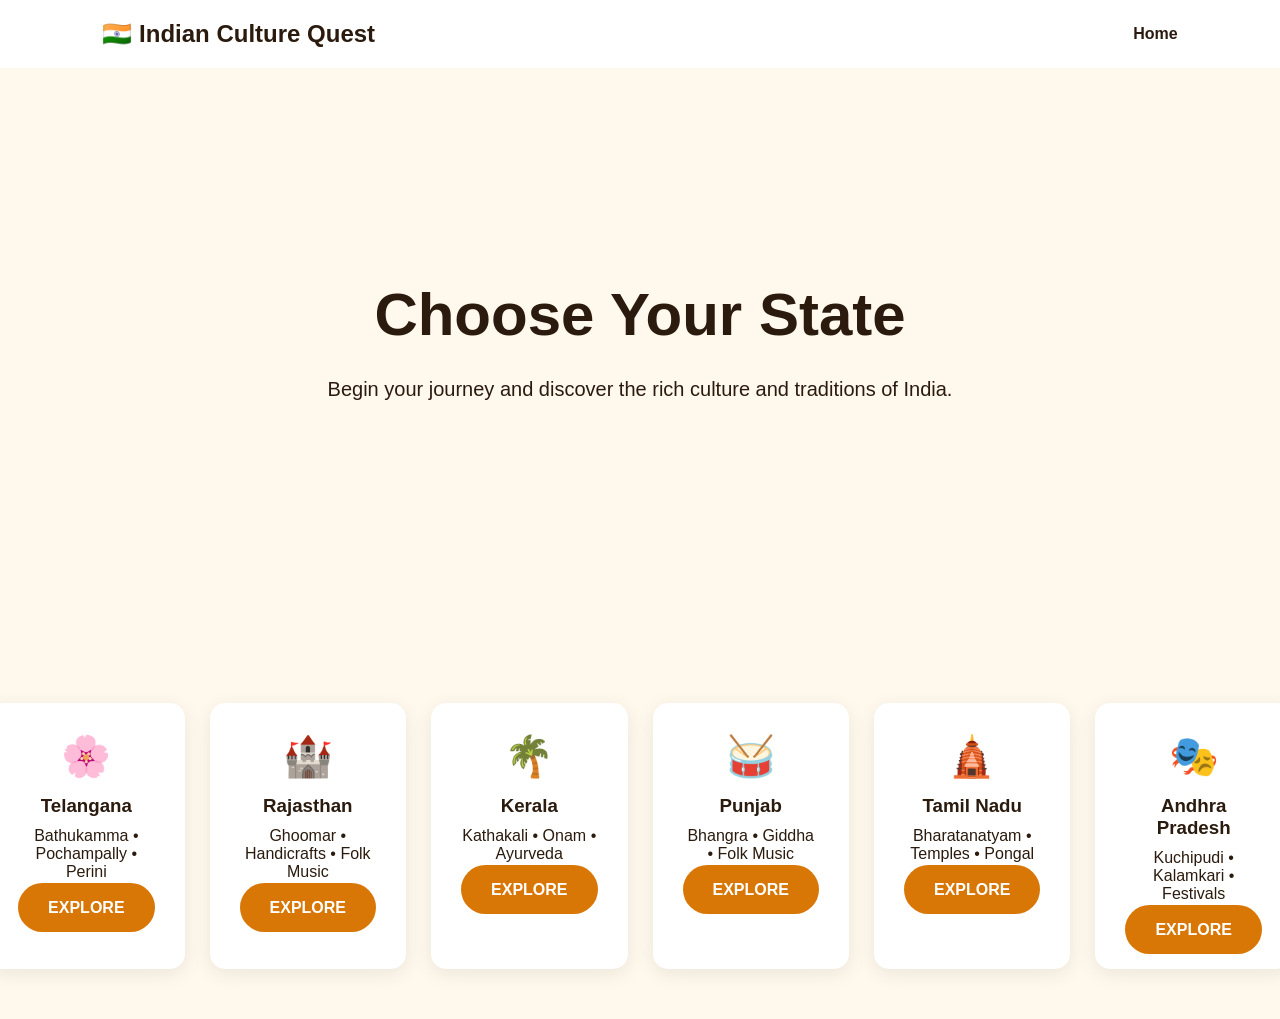
==== states.html @ f8de3914 "Demo Prototype" ====
<!DOCTYPE html>
<html lang="en">

<head>
    <meta charset="UTF-8">
    <meta name="viewport" content="width=device-width, initial-scale=1.0">

    <title>Explore India - Indian Culture Quest</title>

    <link rel="stylesheet" href="style.css">
</head>

<body>

    <header>

        <h2>🇮🇳 Indian Culture Quest</h2>

        <nav>
            <a href="index.html">Home</a>
        </nav>

    </header>


    <main class="hero">

        <h1>Choose Your State</h1>

        <p>
            Begin your journey and discover the rich
            culture and traditions of India.
        </p>

    </main>


    <section class="features">


        <!-- Telangana -->

        <div class="feature-card">

            <h2>🌸</h2>

            <h3>Telangana</h3>

            <p>
                Bathukamma • Pochampally • Perini
            </p>

            <br>

            <a href="culture.html" class="start-button">
                EXPLORE
            </a>

        </div>


        <!-- Rajasthan -->

        <div class="feature-card">

            <h2>🏰</h2>

            <h3>Rajasthan</h3>

            <p>
                Ghoomar • Handicrafts • Folk Music
            </p>

            <br>

            <a href="culture.html" class="start-button">
                EXPLORE
            </a>

        </div>


        <!-- Kerala -->

        <div class="feature-card">

            <h2>🌴</h2>

            <h3>Kerala</h3>

            <p>
                Kathakali • Onam • Ayurveda
            </p>

            <br>

            <a href="culture.html" class="start-button">
                EXPLORE
            </a>

        </div>


        <!-- Punjab -->

        <div class="feature-card">

            <h2>🥁</h2>

            <h3>Punjab</h3>

            <p>
                Bhangra • Giddha • Folk Music
            </p>

            <br>

            <a href="culture.html" class="start-button">
                EXPLORE
            </a>

        </div>


        <!-- Tamil Nadu -->

        <div class="feature-card">

            <h2>🛕</h2>

            <h3>Tamil Nadu</h3>

            <p>
                Bharatanatyam • Temples • Pongal
            </p>

            <br>

            <a href="culture.html" class="start-button">
                EXPLORE
            </a>

        </div>


        <!-- Andhra Pradesh -->

        <div class="feature-card">

            <h2>🎭</h2>

            <h3>Andhra Pradesh</h3>

            <p>
                Kuchipudi • Kalamkari • Festivals
            </p>

            <br>

            <a href="culture.html" class="start-button">
                EXPLORE
            </a>

        </div>

    </section>


</body>

</html>
---- style.css ----
* {
    margin: 0;
    padding: 0;
    box-sizing: border-box;
}

body {
    font-family: Arial, sans-serif;
    background: #fff8ed;
    color: #2b1b0e;
}

header {
    display: flex;
    justify-content: space-between;
    align-items: center;
    padding: 20px 8%;
    background: white;
}

header h2 {
    font-size: 24px;
}

nav a {
    text-decoration: none;
    color: #2b1b0e;
    font-weight: bold;
}

.hero {
    min-height: 65vh;

    display: flex;
    flex-direction: column;
    justify-content: center;
    align-items: center;

    text-align: center;
    padding: 40px 20px;
}

.hero h1 {
    font-size: 60px;
    line-height: 1.1;
    margin-bottom: 25px;
}

.hero p {
    max-width: 650px;
    font-size: 20px;
    line-height: 1.6;
    margin-bottom: 35px;
}

.start-button {
    text-decoration: none;
    background: #d97706;
    color: white;
    padding: 16px 30px;
    border-radius: 30px;
    font-weight: bold;
}

.start-button:hover {
    background: #b45309;
}

.features {
    display: flex;
    justify-content: center;
    gap: 25px;
    padding: 50px 8%;
}

.feature-card {
    background: white;
    width: 280px;
    padding: 30px;
    text-align: center;
    border-radius: 15px;
    box-shadow: 0 5px 20px rgba(0, 0, 0, 0.08);
}

.feature-card h2 {
    font-size: 40px;
    margin-bottom: 15px;
}

.feature-card h3 {
    margin-bottom: 10px;
}
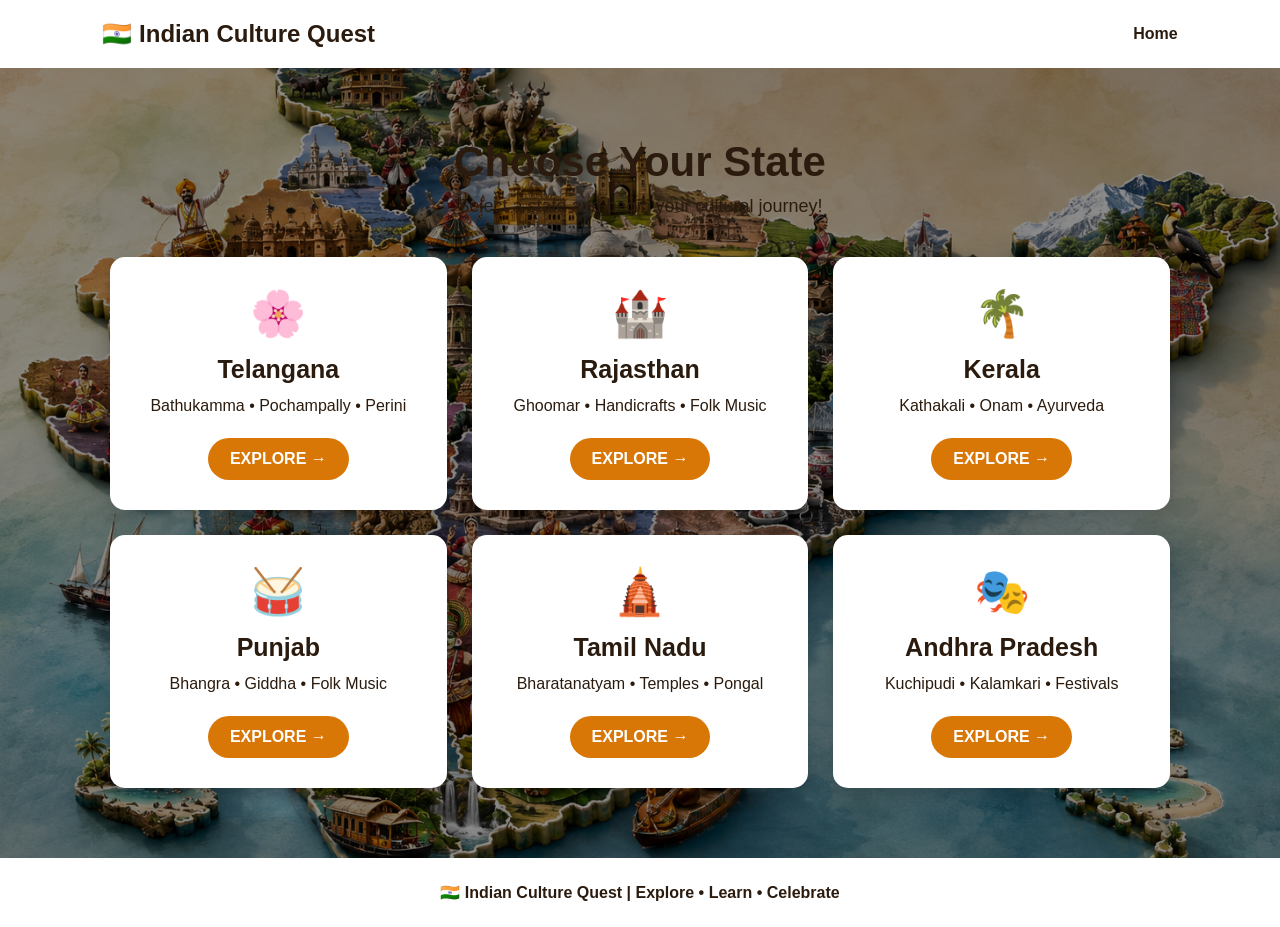
==== commit 5bd1a48d: "prototype was developed" ====
--- a/states.html
+++ b/states.html
@@ -5,7 +5,7 @@
     <meta charset="UTF-8">
     <meta name="viewport" content="width=device-width, initial-scale=1.0">
 
-    <title>Explore India - Indian Culture Quest</title>
+    <title>Choose Your State | Indian Culture Quest</title>
 
     <link rel="stylesheet" href="style.css">
 </head>
@@ -13,158 +13,140 @@
 <body>
 
     <header>
-
         <h2>🇮🇳 Indian Culture Quest</h2>
 
         <nav>
             <a href="index.html">Home</a>
         </nav>
-
     </header>
 
 
-    <main class="hero">
+    <main class="states-container">
 
         <h1>Choose Your State</h1>
 
-        <p>
-            Begin your journey and discover the rich
-            culture and traditions of India.
+        <p class="states-subtitle">
+            Select a state and begin your cultural journey!
         </p>
+
+
+        <div class="states-grid">
+
+            <!-- Telangana -->
+            <div class="state-card">
+
+                <div class="state-icon">🌸</div>
+
+                <h2>Telangana</h2>
+
+                <p>
+                    Bathukamma • Pochampally • Perini
+                </p>
+
+                <a href="culture.html" class="explore-button">
+                    EXPLORE →
+                </a>
+
+            </div>
+
+
+            <!-- Rajasthan -->
+            <div class="state-card">
+
+                <div class="state-icon">🏰</div>
+
+                <h2>Rajasthan</h2>
+
+                <p>
+                    Ghoomar • Handicrafts • Folk Music
+                </p>
+
+                <a href="culture.html" class="explore-button">
+                    EXPLORE →
+                </a>
+
+            </div>
+
+
+            <!-- Kerala -->
+            <div class="state-card">
+
+                <div class="state-icon">🌴</div>
+
+                <h2>Kerala</h2>
+
+                <p>
+                    Kathakali • Onam • Ayurveda
+                </p>
+
+                <a href="culture.html" class="explore-button">
+                    EXPLORE →
+                </a>
+
+            </div>
+
+
+            <!-- Punjab -->
+            <div class="state-card">
+
+                <div class="state-icon">🥁</div>
+
+                <h2>Punjab</h2>
+
+                <p>
+                    Bhangra • Giddha • Folk Music
+                </p>
+
+                <a href="culture.html" class="explore-button">
+                    EXPLORE →
+                </a>
+
+            </div>
+
+
+            <!-- Tamil Nadu -->
+            <div class="state-card">
+
+                <div class="state-icon">🛕</div>
+
+                <h2>Tamil Nadu</h2>
+
+                <p>
+                    Bharatanatyam • Temples • Pongal
+                </p>
+
+                <a href="culture.html" class="explore-button">
+                    EXPLORE →
+                </a>
+
+            </div>
+
+
+            <!-- Andhra Pradesh -->
+            <div class="state-card">
+
+                <div class="state-icon">🎭</div>
+
+                <h2>Andhra Pradesh</h2>
+
+                <p>
+                    Kuchipudi • Kalamkari • Festivals
+                </p>
+
+                <a href="culture.html" class="explore-button">
+                    EXPLORE →
+                </a>
+
+            </div>
+
+        </div>
 
     </main>
 
 
-    <section class="features">
-
-
-        <!-- Telangana -->
-
-        <div class="feature-card">
-
-            <h2>🌸</h2>
-
-            <h3>Telangana</h3>
-
-            <p>
-                Bathukamma • Pochampally • Perini
-            </p>
-
-            <br>
-
-            <a href="culture.html" class="start-button">
-                EXPLORE
-            </a>
-
-        </div>
-
-
-        <!-- Rajasthan -->
-
-        <div class="feature-card">
-
-            <h2>🏰</h2>
-
-            <h3>Rajasthan</h3>
-
-            <p>
-                Ghoomar • Handicrafts • Folk Music
-            </p>
-
-            <br>
-
-            <a href="culture.html" class="start-button">
-                EXPLORE
-            </a>
-
-        </div>
-
-
-        <!-- Kerala -->
-
-        <div class="feature-card">
-
-            <h2>🌴</h2>
-
-            <h3>Kerala</h3>
-
-            <p>
-                Kathakali • Onam • Ayurveda
-            </p>
-
-            <br>
-
-            <a href="culture.html" class="start-button">
-                EXPLORE
-            </a>
-
-        </div>
-
-
-        <!-- Punjab -->
-
-        <div class="feature-card">
-
-            <h2>🥁</h2>
-
-            <h3>Punjab</h3>
-
-            <p>
-                Bhangra • Giddha • Folk Music
-            </p>
-
-            <br>
-
-            <a href="culture.html" class="start-button">
-                EXPLORE
-            </a>
-
-        </div>
-
-
-        <!-- Tamil Nadu -->
-
-        <div class="feature-card">
-
-            <h2>🛕</h2>
-
-            <h3>Tamil Nadu</h3>
-
-            <p>
-                Bharatanatyam • Temples • Pongal
-            </p>
-
-            <br>
-
-            <a href="culture.html" class="start-button">
-                EXPLORE
-            </a>
-
-        </div>
-
-
-        <!-- Andhra Pradesh -->
-
-        <div class="feature-card">
-
-            <h2>🎭</h2>
-
-            <h3>Andhra Pradesh</h3>
-
-            <p>
-                Kuchipudi • Kalamkari • Festivals
-            </p>
-
-            <br>
-
-            <a href="culture.html" class="start-button">
-                EXPLORE
-            </a>
-
-        </div>
-
-    </section>
-
+    <footer>
+        <p>🇮🇳 Indian Culture Quest | Explore • Learn • Celebrate</p>
+    </footer>
 
 </body>
 
--- a/style.css
+++ b/style.css
@@ -4,22 +4,51 @@
     box-sizing: border-box;
 }
 
+/* ===== BODY ===== */
+
 body {
     font-family: Arial, sans-serif;
-    background: #fff8ed;
-    color: #2b1b0e;
-}
+
+    background-image:
+        linear-gradient(
+            rgba(0, 0, 0, 0.45),
+            rgba(0, 0, 0, 0.45)
+        ),
+        url("india-culture-map.png");
+
+    background-size: cover;
+    background-position: center;
+    background-repeat: no-repeat;
+    background-attachment: fixed;
+
+    color: #2b1b0e;
+}
+
+
+/* ===== HEADER ===== */
 
 header {
     display: flex;
     justify-content: space-between;
     align-items: center;
+
     padding: 20px 8%;
+
     background: white;
 }
 
 header h2 {
     font-size: 24px;
+    color: #2b1b0e;
+}
+
+header h1 {
+    color: #2b1b0e;
+}
+
+nav {
+    display: flex;
+    gap: 25px;
 }
 
 nav a {
@@ -27,6 +56,13 @@
     color: #2b1b0e;
     font-weight: bold;
 }
+
+nav a:hover {
+    color: #d97706;
+}
+
+
+/* ===== HOME / HERO SECTION ===== */
 
 .hero {
     min-height: 65vh;
@@ -37,56 +73,436 @@
     align-items: center;
 
     text-align: center;
+
     padding: 40px 20px;
 }
+
+
+/* MAIN HEADING */
 
 .hero h1 {
     font-size: 60px;
     line-height: 1.1;
+
     margin-bottom: 25px;
-}
+
+    /* WARM IVORY TEXT */
+    color: #FFF7E6;
+
+    /* Makes text visible on background */
+    text-shadow:
+        2px 3px 8px rgba(0, 0, 0, 0.8);
+}
+
+
+/* DESCRIPTION */
 
 .hero p {
     max-width: 650px;
+
     font-size: 20px;
     line-height: 1.6;
+
     margin-bottom: 35px;
-}
+
+    /* WARM IVORY TEXT */
+    color: #FFF7E6;
+
+    /* Makes paragraph readable */
+    text-shadow:
+        1px 2px 6px rgba(0, 0, 0, 0.8);
+}
+
+
+/* ===== START BUTTON ===== */
 
 .start-button {
+    display: inline-block;
+
+    text-decoration: none;
+
+    background: #d97706;
+
+    color: white;
+
+    padding: 16px 30px;
+
+    border-radius: 30px;
+
+    font-weight: bold;
+
+    transition: 0.3s;
+
+    box-shadow:
+        0 5px 15px rgba(0, 0, 0, 0.25);
+}
+
+.start-button:hover {
+    background: #b45309;
+
+    transform: translateY(-3px);
+
+    box-shadow:
+        0 8px 20px rgba(0, 0, 0, 0.35);
+}
+
+
+/* ===== FEATURE SECTION ===== */
+
+.features {
+    display: flex;
+
+    justify-content: center;
+
+    gap: 25px;
+
+    padding: 50px 8%;
+
+    flex-wrap: wrap;
+}
+
+
+/* ===== FEATURE CARD ===== */
+
+.feature-card {
+    background: rgba(255, 255, 255, 0.95);
+
+    width: 280px;
+
+    padding: 30px;
+
+    text-align: center;
+
+    border-radius: 15px;
+
+    box-shadow:
+        0 5px 20px rgba(0, 0, 0, 0.15);
+
+    transition: 0.3s;
+}
+
+.feature-card:hover {
+    transform: translateY(-8px);
+
+    box-shadow:
+        0 10px 30px rgba(0, 0, 0, 0.25);
+}
+
+.feature-card h2 {
+    font-size: 40px;
+
+    margin-bottom: 15px;
+}
+
+.feature-card h3 {
+    margin-bottom: 10px;
+
+    color: #2b1b0e;
+}
+
+.feature-card p {
+    line-height: 1.5;
+
+    color: #4a3425;
+}
+
+
+/* ===== QUIZ PAGE ===== */
+
+.quiz-container {
+    max-width: 800px;
+
+    margin: 50px auto;
+
+    padding: 20px;
+
+    text-align: center;
+}
+
+.quiz-container > h2 {
+    color: #FFF7E6;
+
+    font-size: 32px;
+
+    text-shadow:
+        2px 3px 8px rgba(0, 0, 0, 0.8);
+}
+
+.quiz-container > p {
+    color: #FFF7E6;
+
+    font-size: 18px;
+
+    margin-top: 10px;
+
+    text-shadow:
+        1px 2px 6px rgba(0, 0, 0, 0.8);
+}
+
+
+/* ===== QUIZ CARD ===== */
+
+.quiz-card {
+    background: white;
+
+    padding: 30px;
+
+    margin-top: 25px;
+
+    border-radius: 15px;
+
+    box-shadow:
+        0 5px 20px rgba(0, 0, 0, 0.15);
+}
+
+
+/* QUESTION */
+
+#question {
+    font-size: 24px;
+
+    margin-bottom: 25px;
+
+    color: #2b1b0e;
+}
+
+
+/* OPTIONS */
+
+#options {
+    display: flex;
+
+    flex-direction: column;
+
+    gap: 12px;
+}
+
+
+/* OPTION BUTTON */
+
+.option-btn {
+    padding: 14px 20px;
+
+    border: 2px solid #ddd;
+
+    border-radius: 10px;
+
+    background: #f8f8f8;
+
+    cursor: pointer;
+
+    font-size: 16px;
+
+    transition: 0.2s;
+
+    color: #2b1b0e;
+}
+
+.option-btn:hover {
+    background: #eee;
+
+    transform: translateY(-2px);
+}
+
+.option-btn:disabled {
+    cursor: not-allowed;
+
+    opacity: 0.7;
+}
+
+
+/* NEXT BUTTON */
+
+#nextBtn {
+    margin-top: 25px;
+
+    padding: 12px 30px;
+
+    border: none;
+
+    border-radius: 10px;
+
+    background: #333;
+
+    color: white;
+
+    font-size: 16px;
+
+    cursor: pointer;
+
+    transition: 0.2s;
+}
+
+#nextBtn:hover {
+    opacity: 0.85;
+
+    transform: translateY(-2px);
+}
+
+
+/* SCORE */
+
+#score {
+    font-size: 22px;
+
+    font-weight: bold;
+
+    margin-top: 20px;
+
+    color: #2b1b0e;
+}
+
+
+/* ===== MOBILE RESPONSIVE ===== */
+
+@media (max-width: 768px) {
+
+    header {
+        padding: 18px 5%;
+    }
+
+    header h2 {
+        font-size: 20px;
+    }
+
+    nav {
+        gap: 12px;
+    }
+
+    nav a {
+        font-size: 14px;
+    }
+
+    .hero {
+        min-height: 60vh;
+
+        padding: 30px 20px;
+    }
+
+    .hero h1 {
+        font-size: 42px;
+    }
+
+    .hero p {
+        font-size: 17px;
+    }
+
+    .features {
+        padding: 40px 5%;
+    }
+
+    .feature-card {
+        width: 100%;
+
+        max-width: 350px;
+    }
+
+    .quiz-container {
+        margin: 30px auto;
+
+        padding: 15px;
+    }
+
+    #question {
+        font-size: 20px;
+    }
+}
+
+
+/* ===== States Page ===== */
+
+.states-container {
+    max-width: 1100px;
+    margin: 50px auto;
+    padding: 20px;
+    text-align: center;
+}
+
+.states-container h1 {
+    font-size: 42px;
+    margin-bottom: 10px;
+}
+
+.states-subtitle {
+    font-size: 18px;
+    margin-bottom: 40px;
+}
+
+.states-grid {
+    display: grid;
+    grid-template-columns: repeat(3, 1fr);
+    gap: 25px;
+}
+
+.state-card {
+    background: white;
+    padding: 30px 20px;
+    border-radius: 15px;
+    text-align: center;
+    box-shadow: 0 5px 20px rgba(0, 0, 0, 0.15);
+    transition: 0.3s;
+}
+
+.state-card:hover {
+    transform: translateY(-5px);
+    box-shadow: 0 8px 25px rgba(0, 0, 0, 0.20);
+}
+
+.state-icon {
+    font-size: 45px;
+    margin-bottom: 15px;
+}
+
+.state-card h2 {
+    font-size: 25px;
+    margin-bottom: 10px;
+}
+
+.state-card p {
+    font-size: 16px;
+    line-height: 1.5;
+    margin-bottom: 20px;
+}
+
+.explore-button {
+    display: inline-block;
     text-decoration: none;
     background: #d97706;
     color: white;
-    padding: 16px 30px;
-    border-radius: 30px;
+    padding: 12px 22px;
+    border-radius: 25px;
     font-weight: bold;
-}
-
-.start-button:hover {
+    transition: 0.2s;
+}
+
+.explore-button:hover {
     background: #b45309;
 }
 
-.features {
-    display: flex;
-    justify-content: center;
-    gap: 25px;
-    padding: 50px 8%;
-}
-
-.feature-card {
+/* ===== Footer ===== */
+
+footer {
+    text-align: center;
+    padding: 25px;
+    margin-top: 40px;
     background: white;
-    width: 280px;
-    padding: 30px;
-    text-align: center;
-    border-radius: 15px;
-    box-shadow: 0 5px 20px rgba(0, 0, 0, 0.08);
-}
-
-.feature-card h2 {
-    font-size: 40px;
-    margin-bottom: 15px;
-}
-
-.feature-card h3 {
-    margin-bottom: 10px;
+    font-weight: bold;
+}
+
+/* ===== Mobile ===== */
+
+@media (max-width: 800px) {
+    .states-grid {
+        grid-template-columns: repeat(2, 1fr);
+    }
+}
+
+@media (max-width: 550px) {
+    .states-grid {
+        grid-template-columns: 1fr;
+    }
+
+    .states-container h1 {
+        font-size: 32px;
+    }
 }
